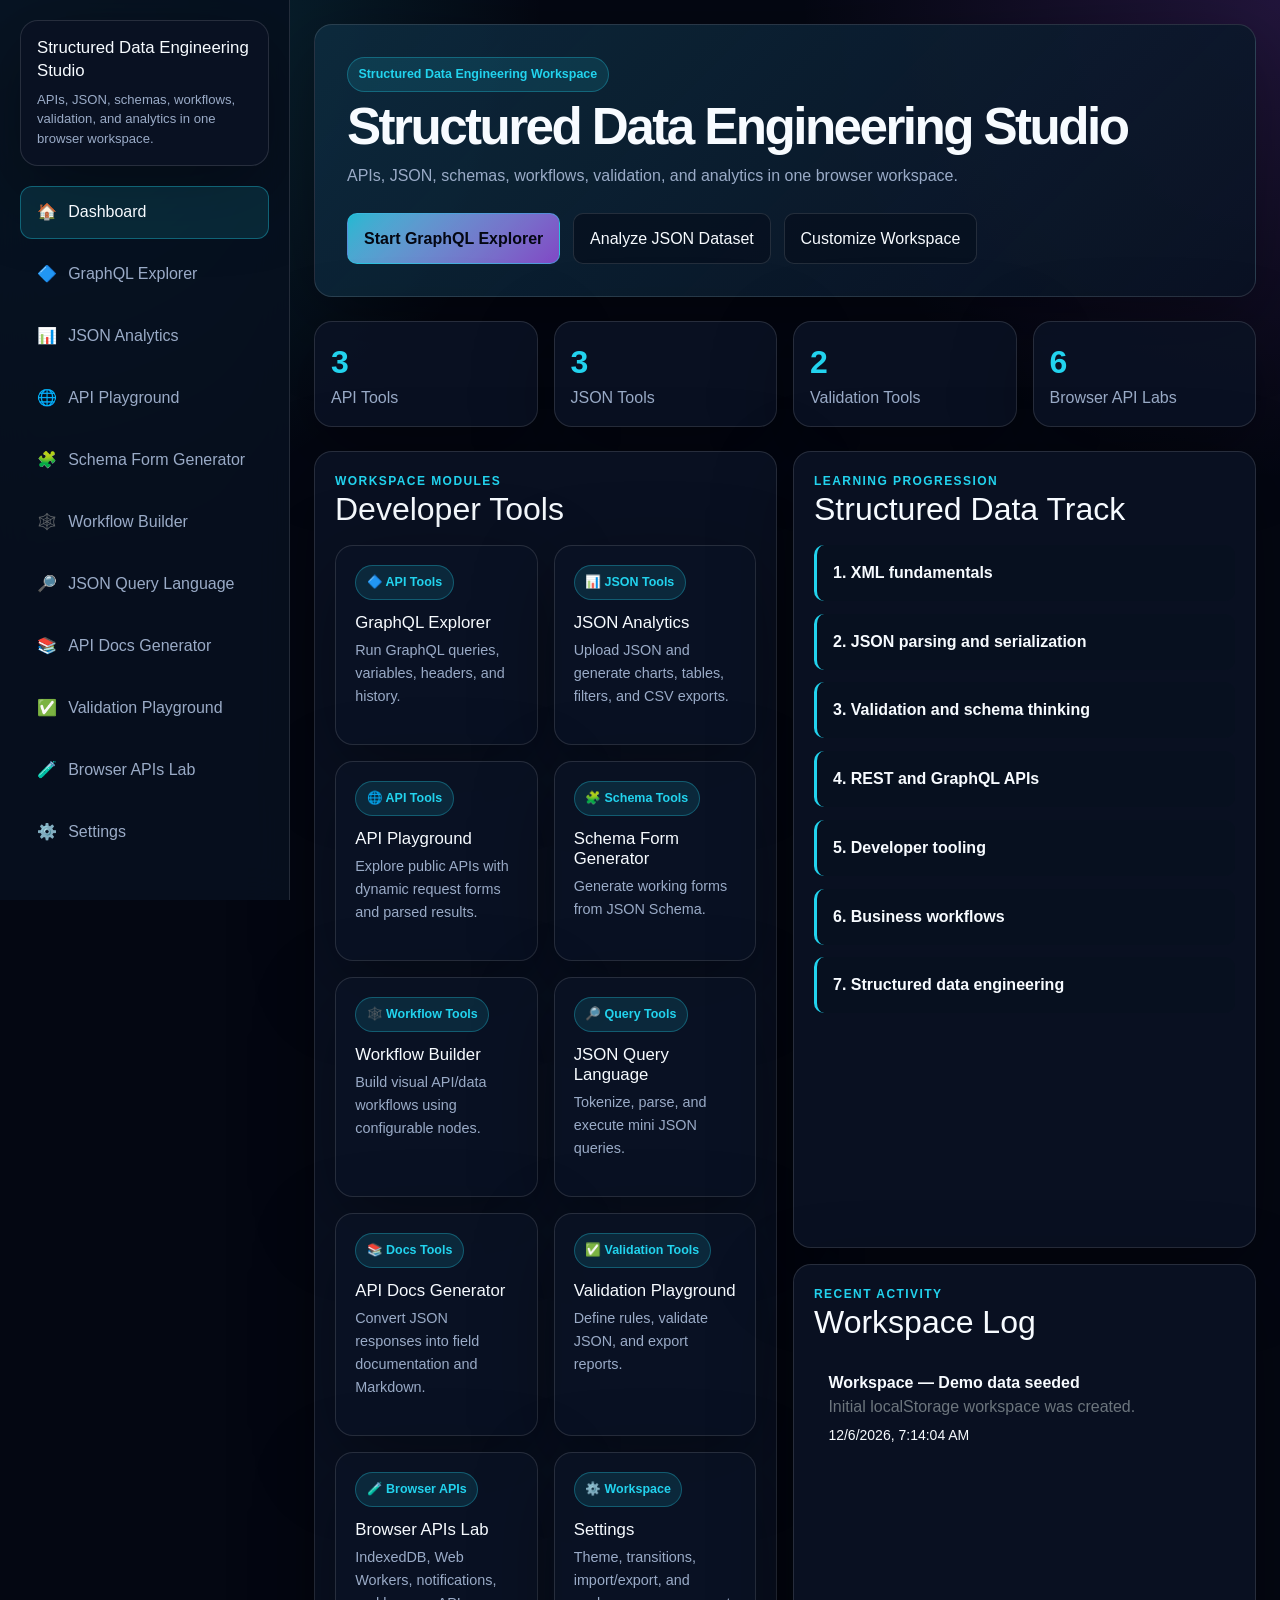
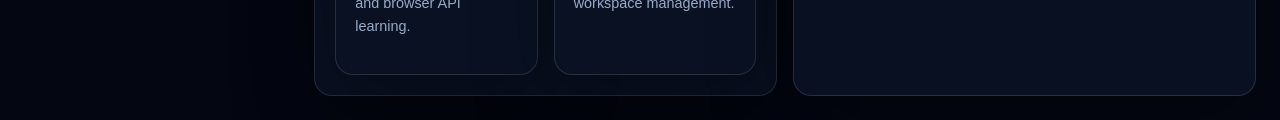
==== index.html @ f8c9cca0 "Initial commit - Structured Data Engineering Studio" ====
<!DOCTYPE html>
<html lang="en">

<head>
    <meta charset="UTF-8" />
    <meta name="viewport" content="width=device-width, initial-scale=1.0" />
    <title>Structured Data Engineering Studio</title>

    <link href="https://cdn.jsdelivr.net/npm/bootstrap@5.3.3/dist/css/bootstrap.min.css" rel="stylesheet">
    <link rel="stylesheet" href="styles.css">
    <link rel="stylesheet" href="css/dashboard.css">
</head>

<body>
    <div class="app-shell">
        <div data-sidebar></div>

        <main class="main-content">
            <section id="dashboardHero"></section>

            <section class="grid grid-4 my-4" id="dashboardStats"></section>

            <section class="grid grid-2">
                <div class="card-panel">
                    <div class="page-kicker">Workspace Modules</div>
                    <h2>Developer Tools</h2>
                    <div class="grid grid-2 mt-3" id="moduleCards"></div>
                </div>

                <div class="grid">
                    <div class="card-panel">
                        <div class="page-kicker">Learning Progression</div>
                        <h2>Structured Data Track</h2>
                        <div class="track-list mt-3" id="learningTrack"></div>
                    </div>

                    <div class="card-panel">
                        <div class="page-kicker">Recent Activity</div>
                        <h2>Workspace Log</h2>
                        <div id="recentActivity" class="mt-3"></div>
                    </div>
                </div>
            </section>
        </main>
    </div>

    <script src="https://code.jquery.com/jquery-3.7.1.min.js"></script>
    <script src="js/shared.js"></script>
    <script src="js/dashboard.js"></script>
</body>

</html>
---- styles.css ----
:root {
  --bg: #040712;
  --bg-soft: #07111f;
  --card: rgba(10, 18, 36, 0.9);
  --text: #f7fbff;
  --muted: #9aabc7;
  --primary: #22d3ee;
  --secondary: #a855f7;
  --success: #4ade80;
  --warning: #facc15;
  --danger: #fb7185;
  --radius: 18px;
  --font-family: Inter, system-ui, sans-serif;
  --border: rgba(255, 255, 255, 0.12);
  --shadow: 0 24px 80px rgba(0, 0, 0, 0.35);
}

* {
  box-sizing: border-box;
}

html {
  scroll-behavior: smooth;
}

body {
  min-height: 100vh;
  margin: 0;
  background:
    radial-gradient(
      circle at top left,
      color-mix(in srgb, var(--primary) 22%, transparent),
      transparent 34rem
    ),
    radial-gradient(
      circle at top right,
      color-mix(in srgb, var(--secondary) 18%, transparent),
      transparent 30rem
    ),
    var(--bg);
  color: var(--text);
  font-family: var(--font-family);
  overflow-x: hidden;
}

a {
  color: inherit;
  text-decoration: none;
}

button,
input,
select,
textarea {
  font-family: inherit;
}

.app-shell {
  display: flex;
  min-height: 100vh;
}

.sidebar {
  position: sticky;
  top: 0;
  width: 290px;
  height: 100vh;
  padding: 1.25rem;
  background: color-mix(in srgb, var(--bg-soft) 88%, transparent);
  border-right: 1px solid var(--border);
  backdrop-filter: blur(18px);
  overflow-y: auto;
  z-index: 10;
}

.sidebar-brand {
  padding: 1rem;
  border: 1px solid var(--border);
  border-radius: var(--radius);
  background: var(--card);
  box-shadow: var(--shadow);
}

.sidebar-brand h1 {
  margin: 0;
  font-size: 1.05rem;
  line-height: 1.35;
}

.sidebar-brand p {
  margin: 0.45rem 0 0;
  color: var(--muted);
  font-size: 0.82rem;
}

.nav-list {
  display: grid;
  gap: 0.55rem;
  margin-top: 1.25rem;
}

.nav-link {
  display: flex;
  align-items: center;
  gap: 0.7rem;
  padding: 0.85rem 0.95rem;
  color: var(--muted);
  border: 1px solid transparent;
  border-radius: calc(var(--radius) - 6px);
  transition: 180ms ease;
}

.nav-link:hover,
.nav-link.active {
  color: var(--text);
  background: color-mix(in srgb, var(--primary) 12%, transparent);
  border-color: color-mix(in srgb, var(--primary) 35%, transparent);
}

.nav-icon {
  width: 1.3rem;
  text-align: center;
}

.main-content {
  width: calc(100% - 290px);
  padding: 1.5rem;
}

.page-header {
  display: flex;
  justify-content: space-between;
  gap: 1rem;
  align-items: flex-start;
  margin-bottom: 1.25rem;
}

.page-kicker {
  color: var(--primary);
  text-transform: uppercase;
  letter-spacing: 0.12em;
  font-size: 0.75rem;
  font-weight: 800;
}

.page-title {
  margin: 0.25rem 0;
  font-size: clamp(2rem, 4vw, 4rem);
  font-weight: 900;
  letter-spacing: -0.05em;
}

.page-subtitle {
  max-width: 850px;
  color: var(--muted);
  font-size: 1rem;
  line-height: 1.7;
}

.card-panel,
.tool-card,
.code-panel,
.metric-card,
.table-panel {
  background: var(--card);
  border: 1px solid var(--border);
  border-radius: var(--radius);
  box-shadow: var(--shadow);
}

.card-panel {
  padding: 1.25rem;
}

.grid {
  display: grid;
  gap: 1rem;
}

.grid-2 {
  grid-template-columns: repeat(2, minmax(0, 1fr));
}

.grid-3 {
  grid-template-columns: repeat(3, minmax(0, 1fr));
}

.grid-4 {
  grid-template-columns: repeat(4, minmax(0, 1fr));
}

.btn-app {
  border: 1px solid color-mix(in srgb, var(--primary) 45%, transparent);
  background: linear-gradient(
    135deg,
    color-mix(in srgb, var(--primary) 85%, transparent),
    color-mix(in srgb, var(--secondary) 75%, transparent)
  );
  color: var(--bg);
  font-weight: 800;
  border-radius: calc(var(--radius) - 8px);
  padding: 0.8rem 1rem;
  transition: 180ms ease;
}

.btn-app:hover {
  transform: translateY(-1px);
  filter: brightness(1.08);
}

.btn-ghost {
  border: 1px solid var(--border);
  background: color-mix(in srgb, var(--bg-soft) 82%, transparent);
  color: var(--text);
  border-radius: calc(var(--radius) - 8px);
  padding: 0.8rem 1rem;
}

.form-control,
.form-select {
  background: color-mix(in srgb, var(--bg-soft) 82%, transparent);
  border: 1px solid var(--border);
  color: var(--text);
  border-radius: calc(var(--radius) - 8px);
}

.form-control:focus,
.form-select:focus {
  background: color-mix(in srgb, var(--bg-soft) 90%, transparent);
  border-color: var(--primary);
  color: var(--text);
  box-shadow: 0 0 0 0.2rem color-mix(in srgb, var(--primary) 20%, transparent);
}

.form-control::placeholder {
  color: color-mix(in srgb, var(--muted) 70%, transparent);
}

textarea.code-input,
pre.code-output {
  min-height: 260px;
  padding: 1rem;
  color: var(--text);
  background: color-mix(in srgb, var(--bg) 72%, black);
  border: 1px solid var(--border);
  border-radius: var(--radius);
  font-family: Consolas, Monaco, monospace;
  font-size: 0.9rem;
  line-height: 1.6;
  white-space: pre-wrap;
}

pre.code-output {
  overflow: auto;
}

.badge-soft {
  display: inline-flex;
  align-items: center;
  gap: 0.4rem;
  padding: 0.45rem 0.65rem;
  color: var(--primary);
  background: color-mix(in srgb, var(--primary) 12%, transparent);
  border: 1px solid color-mix(in srgb, var(--primary) 30%, transparent);
  border-radius: 999px;
  font-size: 0.78rem;
  font-weight: 700;
}

.status-message {
  position: fixed;
  right: 1rem;
  bottom: 1rem;
  max-width: 360px;
  padding: 0.9rem 1rem;
  color: var(--text);
  background: var(--card);
  border: 1px solid var(--border);
  border-left: 4px solid var(--primary);
  border-radius: calc(var(--radius) - 6px);
  box-shadow: var(--shadow);
  z-index: 3000;
}

.status-message.success {
  border-left-color: var(--success);
}

.status-message.warning {
  border-left-color: var(--warning);
}

.status-message.danger {
  border-left-color: var(--danger);
}

.empty-state {
  padding: 2rem;
  color: var(--muted);
  text-align: center;
  border: 1px dashed var(--border);
  border-radius: var(--radius);
  background: color-mix(in srgb, var(--bg-soft) 55%, transparent);
}

.data-table {
  width: 100%;
  border-collapse: separate;
  border-spacing: 0;
  overflow: hidden;
}

.data-table th,
.data-table td {
  padding: 0.85rem;
  border-bottom: 1px solid var(--border);
  color: var(--text);
  vertical-align: top;
}

.data-table th {
  color: var(--primary);
  background: color-mix(in srgb, var(--primary) 10%, transparent);
  font-size: 0.78rem;
  text-transform: uppercase;
  letter-spacing: 0.08em;
}

.data-table td {
  color: color-mix(in srgb, var(--text) 88%, var(--muted));
}

.json-tree {
  display: grid;
  gap: 0.3rem;
  font-family: Consolas, Monaco, monospace;
  font-size: 0.9rem;
}

.json-key {
  color: var(--primary);
}

.json-string {
  color: var(--success);
}

.json-number {
  color: var(--warning);
}

.json-bool,
.json-null {
  color: var(--danger);
}

.transition-overlay {
  position: fixed;
  inset: 0;
  display: grid;
  place-items: center;
  background: var(--bg);
  opacity: 1;
  pointer-events: auto;
  transition: opacity 320ms ease;
  z-index: 9999;
}

.transition-overlay.hidden {
  opacity: 0;
  pointer-events: none;
}

.transition-loader {
  display: none;
  text-align: center;
}

.transition-loader.show {
  display: block;
}

.loader-ring {
  width: 54px;
  height: 54px;
  margin: 0 auto 1rem;
  border: 4px solid color-mix(in srgb, var(--primary) 18%, transparent);
  border-top-color: var(--primary);
  border-radius: 50%;
  animation: loaderSpin 800ms linear infinite;
}

.loader-text {
  color: var(--muted);
  font-weight: 700;
}

@keyframes loaderSpin {
  to {
    transform: rotate(360deg);
  }
}

::-webkit-scrollbar {
  width: 10px;
  height: 10px;
}

::-webkit-scrollbar-track {
  background: var(--bg-soft);
}

::-webkit-scrollbar-thumb {
  background: color-mix(in srgb, var(--primary) 45%, var(--bg-soft));
  border-radius: 999px;
}

@media (max-width: 1100px) {
  .grid-4,
  .grid-3 {
    grid-template-columns: repeat(2, minmax(0, 1fr));
  }

  .sidebar {
    width: 245px;
  }

  .main-content {
    width: calc(100% - 245px);
  }
}

@media (max-width: 820px) {
  .app-shell {
    display: block;
  }

  .sidebar {
    position: relative;
    width: 100%;
    height: auto;
  }

  .main-content {
    width: 100%;
    padding: 1rem;
  }

  .grid-2,
  .grid-3,
  .grid-4 {
    grid-template-columns: 1fr;
  }

  .page-header {
    display: block;
  }
}
---- css/dashboard.css ----
.hero-panel {
  padding: 2rem;
  background:
    linear-gradient(
      135deg,
      color-mix(in srgb, var(--primary) 12%, transparent),
      transparent
    ),
    var(--card);
}

.hero-actions {
  display: flex;
  flex-wrap: wrap;
  gap: 0.8rem;
  margin-top: 1.5rem;
}

.module-card {
  padding: 1.2rem;
  transition: 180ms ease;
}

.module-card:hover {
  transform: translateY(-4px);
  border-color: color-mix(in srgb, var(--primary) 45%, transparent);
}

.module-card h3 {
  margin: 0.8rem 0 0.4rem;
  font-size: 1.05rem;
}

.module-card p {
  color: var(--muted);
  font-size: 0.9rem;
  line-height: 1.6;
}

.metric-card {
  padding: 1rem;
}

.metric-value {
  font-size: 2rem;
  font-weight: 900;
  color: var(--primary);
}

.metric-label {
  color: var(--muted);
}

.track-list {
  display: grid;
  gap: 0.8rem;
}

.track-item {
  padding: 1rem;
  border-left: 3px solid var(--primary);
  background: color-mix(in srgb, var(--bg-soft) 72%, transparent);
  border-radius: calc(var(--radius) - 8px);
}

.activity-item {
  padding: 0.9rem;
  border-bottom: 1px solid var(--border);
}

.activity-item:last-child {
  border-bottom: 0;
}
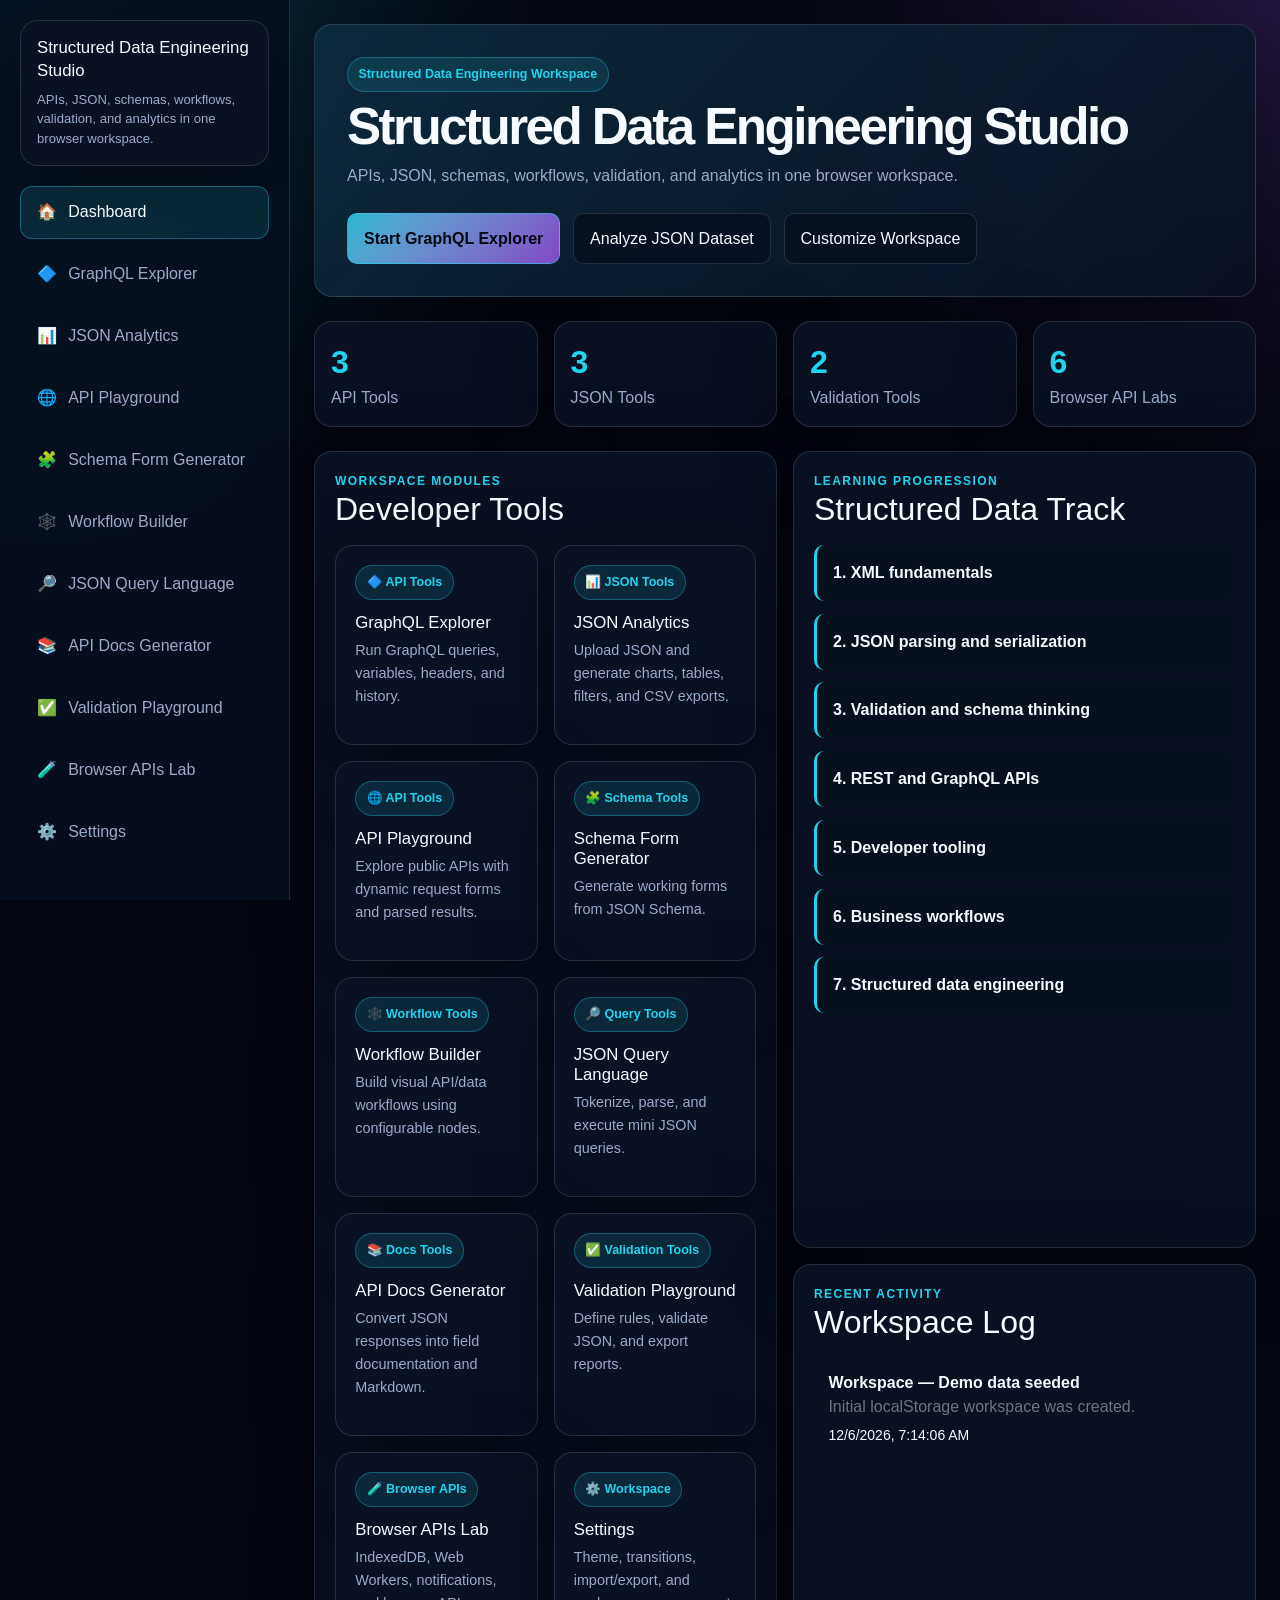
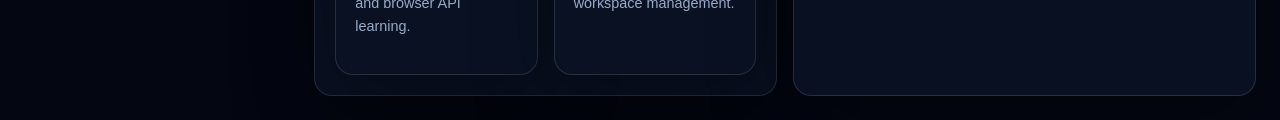
==== commit 253218ff: "Add SEO metadata: unique page titles, descriptions, canonical links, Open Graph and Twitter tags Dis" ====
--- a/index.html
+++ b/index.html
@@ -5,6 +5,17 @@
     <meta charset="UTF-8" />
     <meta name="viewport" content="width=device-width, initial-scale=1.0" />
     <title>Structured Data Engineering Studio</title>
+    <meta name="description" content="A browser-based structured data engineering workspace with GraphQL explorer, JSON analytics, API playground, schema forms, workflow builder, JSON query language, API docs, validation, and browser API labs." />
+    <link rel="canonical" href="https://fazal305.github.io/structured-data-engineering-studio/" />
+
+    <meta property="og:type" content="website" />
+    <meta property="og:url" content="https://fazal305.github.io/structured-data-engineering-studio/" />
+    <meta property="og:title" content="Structured Data Engineering Studio" />
+    <meta property="og:description" content="A browser-based structured data engineering workspace with GraphQL explorer, JSON analytics, API playground, schema forms, workflow builder, JSON query language, API docs, validation, and browser API labs." />
+
+    <meta name="twitter:card" content="summary_large_image" />
+    <meta name="twitter:title" content="Structured Data Engineering Studio" />
+    <meta name="twitter:description" content="A browser-based structured data engineering workspace with GraphQL explorer, JSON analytics, API playground, schema forms, workflow builder, JSON query language, API docs, validation, and browser API labs." />
 
     <link href="https://cdn.jsdelivr.net/npm/bootstrap@5.3.3/dist/css/bootstrap.min.css" rel="stylesheet">
     <link rel="stylesheet" href="styles.css">
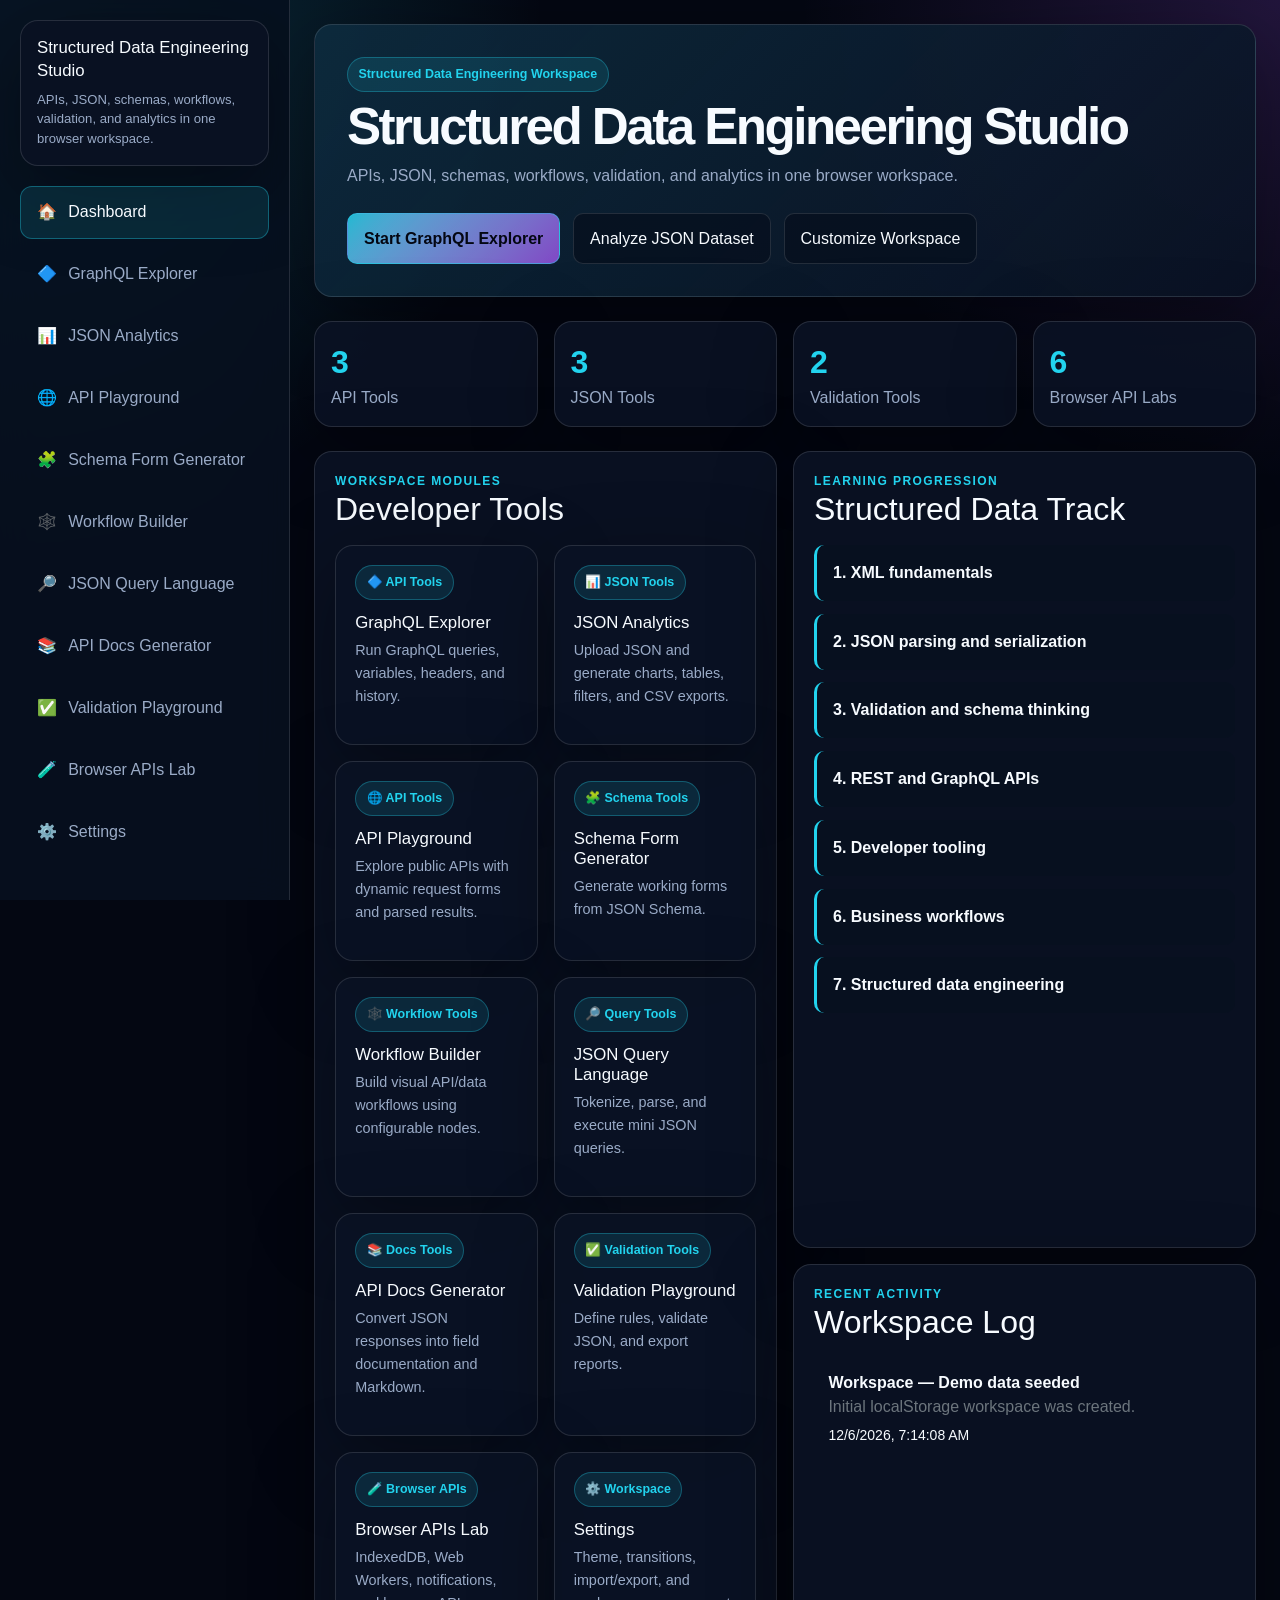
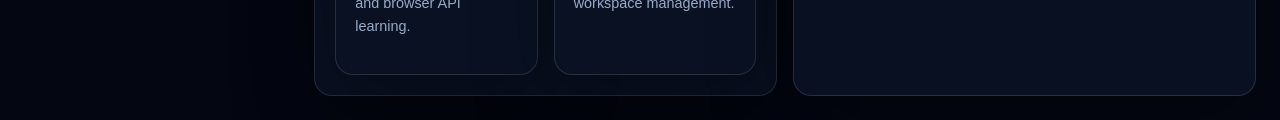
==== commit 513a549b: "Replace Inter with Plus Jakarta Sans Inter is the generic default reached for everywhere; this app s" ====
--- a/index.html
+++ b/index.html
@@ -5,6 +5,9 @@
     <meta charset="UTF-8" />
     <meta name="viewport" content="width=device-width, initial-scale=1.0" />
     <title>Structured Data Engineering Studio</title>
+    <link rel="preconnect" href="https://fonts.googleapis.com" />
+    <link rel="preconnect" href="https://fonts.gstatic.com" crossorigin />
+    <link rel="stylesheet" href="https://fonts.googleapis.com/css2?family=Plus+Jakarta+Sans:wght@400;500;600;700;800&display=swap" />
     <meta name="description" content="A browser-based structured data engineering workspace with GraphQL explorer, JSON analytics, API playground, schema forms, workflow builder, JSON query language, API docs, validation, and browser API labs." />
     <link rel="canonical" href="https://fazal305.github.io/structured-data-engineering-studio/" />
 
--- a/styles.css
+++ b/styles.css
@@ -10,7 +10,7 @@
   --warning: #facc15;
   --danger: #fb7185;
   --radius: 18px;
-  --font-family: Inter, system-ui, sans-serif;
+  --font-family: "Plus Jakarta Sans", system-ui, sans-serif;
   --border: rgba(255, 255, 255, 0.12);
   --shadow: 0 24px 80px rgba(0, 0, 0, 0.35);
 }
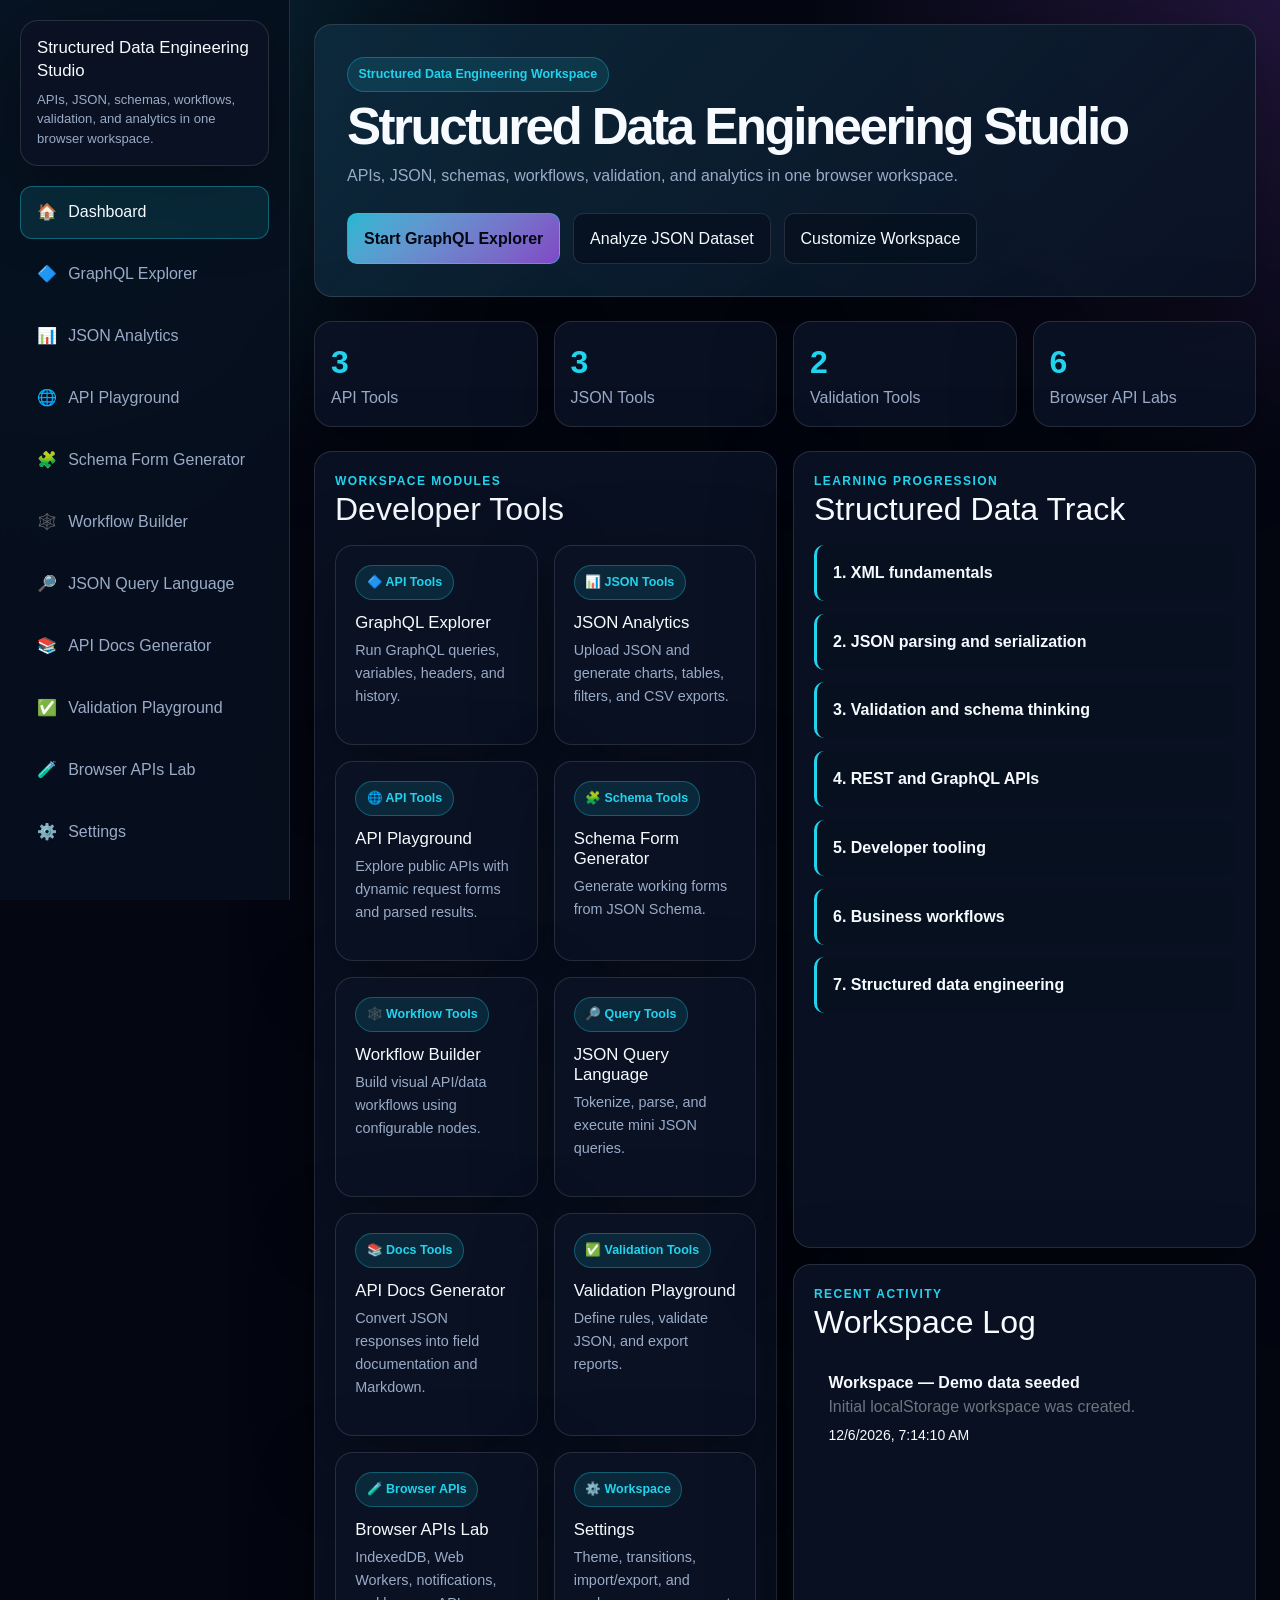
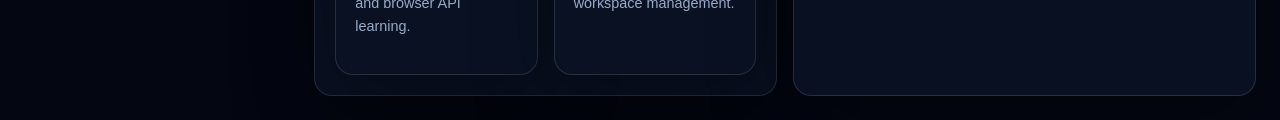
==== commit b9bff994: "Add favicon Uses the page's own accent color against a dark ground, with initials derived from the p" ====
--- a/index.html
+++ b/index.html
@@ -5,6 +5,7 @@
     <meta charset="UTF-8" />
     <meta name="viewport" content="width=device-width, initial-scale=1.0" />
     <title>Structured Data Engineering Studio</title>
+    <link rel="icon" type="image/svg+xml" href="assets/favicon.svg" />
     <link rel="preconnect" href="https://fonts.googleapis.com" />
     <link rel="preconnect" href="https://fonts.gstatic.com" crossorigin />
     <link rel="stylesheet" href="https://fonts.googleapis.com/css2?family=Plus+Jakarta+Sans:wght@400;500;600;700;800&display=swap" />
